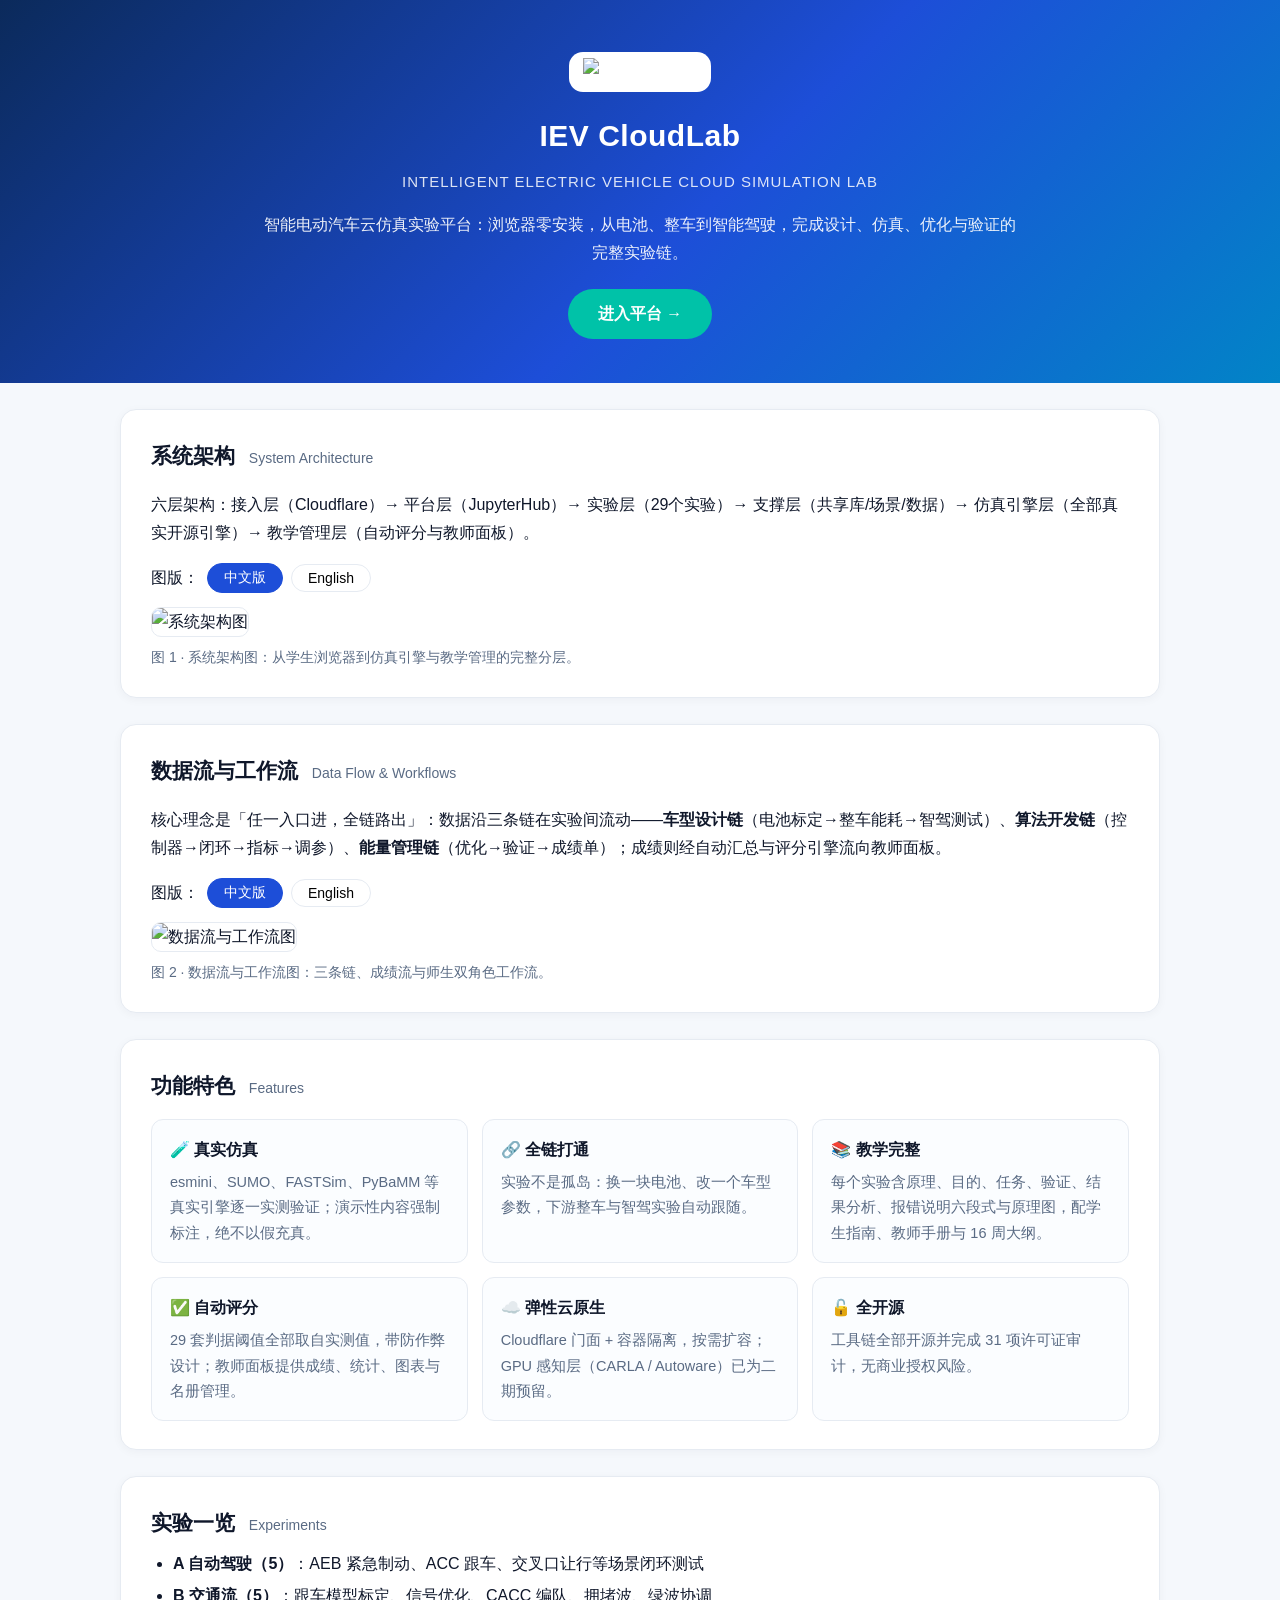
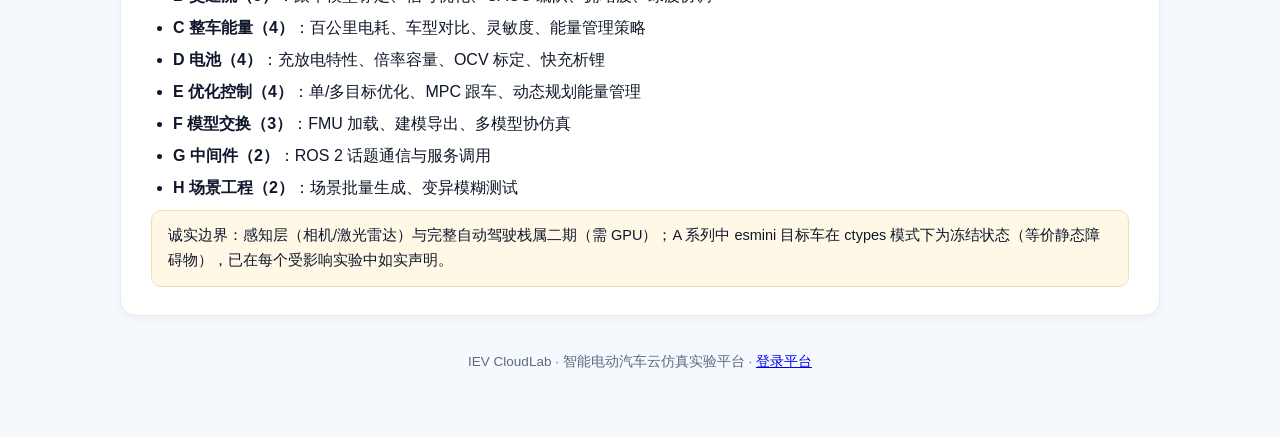
==== docs/system-intro.html @ 7affb001 "docs: 系统介绍网页" ====
<!DOCTYPE html>
<html lang="zh-CN">
<head>
<meta charset="utf-8">
<meta name="viewport" content="width=device-width, initial-scale=1">
<title>系统介绍 · IEV CloudLab 智能电动汽车云仿真实验平台</title>
<meta name="description" content="IEV CloudLab 系统架构、数据流与功能特色介绍">
<style>
  :root{--blue:#1D4ED8;--cyan:#0284C7;--teal:#0D9488;--ink:#0F172A;--sub:#5a6b84;--line:#e6ebf2;--bg:#f5f8fc}
  *{box-sizing:border-box}
  body{margin:0;font-family:-apple-system,"PingFang SC","Microsoft YaHei","Noto Sans CJK SC",sans-serif;color:var(--ink);background:var(--bg);line-height:1.75}
  .wrap{max-width:1080px;margin:0 auto;padding:0 20px 64px}
  header{background:linear-gradient(135deg,#0b2a5b,#1D4ED8 55%,#0284C7);color:#fff;padding:52px 20px 44px;text-align:center}
  header img{height:64px;background:#fff;border-radius:14px;padding:6px 14px}
  header h1{margin:18px 0 6px;font-size:30px;letter-spacing:.5px}
  header .en{opacity:.85;font-size:15px;letter-spacing:1px}
  header p{max-width:760px;margin:16px auto 0;opacity:.92;font-size:16px}
  .cta{display:inline-block;margin-top:22px;background:#00c2a8;color:#fff;padding:11px 30px;border-radius:999px;text-decoration:none;font-weight:600}
  .cta:hover{background:#00a892}
  section{background:#fff;border:1px solid var(--line);border-radius:16px;padding:28px 30px;margin-top:26px;box-shadow:0 2px 10px rgba(15,23,42,.04)}
  h2{margin:0 0 6px;font-size:21px}
  h2 .en{color:var(--sub);font-size:14px;font-weight:400;margin-left:8px}
  .figbar{display:flex;gap:8px;align-items:center;margin:10px 0 14px}
  .figbar button{border:1px solid var(--line);background:#fff;border-radius:999px;padding:5px 16px;cursor:pointer;font-size:14px}
  .figbar button.on{background:var(--blue);color:#fff;border-color:var(--blue)}
  figure{margin:0}
  figure img{width:100%;border:1px solid var(--line);border-radius:10px}
  figcaption{color:var(--sub);font-size:14px;margin-top:8px}
  .cards{display:grid;grid-template-columns:repeat(auto-fit,minmax(300px,1fr));gap:14px;margin-top:14px}
  .card{border:1px solid var(--line);border-radius:12px;padding:16px 18px;background:#fbfdff}
  .card h3{margin:0 0 6px;font-size:16px}
  .card p{margin:0;color:var(--sub);font-size:14.5px}
  ul{margin:8px 0;padding-left:22px}
  li{margin:4px 0}
  .note{background:#fff8e6;border:1px solid #f2dfae;border-radius:10px;padding:12px 16px;font-size:14.5px}
  footer{text-align:center;color:var(--sub);font-size:13.5px;margin-top:34px}
  @media (max-width:640px){header h1{font-size:24px}section{padding:20px}}
</style>
</head>
<body>
<header>
  <img src="/hub/assets/logo-mark.png" alt="IEV CloudLab">
  <h1>IEV CloudLab</h1>
  <div class="en">INTELLIGENT ELECTRIC VEHICLE CLOUD SIMULATION LAB</div>
  <p>智能电动汽车云仿真实验平台：浏览器零安装，从电池、整车到智能驾驶，完成设计、仿真、优化与验证的完整实验链。</p>
  <a class="cta" href="/hub/login">进入平台 →</a>
</header>

<div class="wrap">

<section>
  <h2>系统架构 <span class="en">System Architecture</span></h2>
  <p>六层架构：接入层（Cloudflare）→ 平台层（JupyterHub）→ 实验层（29个实验）→ 支撑层（共享库/场景/数据）→ 仿真引擎层（全部真实开源引擎）→ 教学管理层（自动评分与教师面板）。</p>
  <div class="figbar">
    <span>图版：</span>
    <button class="on" onclick="setFig('arch','cn',this)">中文版</button>
    <button onclick="setFig('arch','en',this)">English</button>
  </div>
  <figure>
    <img id="fig-arch" src="/hub/assets/fig1_architecture_cn.png" alt="系统架构图">
    <figcaption>图 1 · 系统架构图：从学生浏览器到仿真引擎与教学管理的完整分层。</figcaption>
  </figure>
</section>

<section>
  <h2>数据流与工作流 <span class="en">Data Flow &amp; Workflows</span></h2>
  <p>核心理念是「任一入口进，全链路出」：数据沿三条链在实验间流动——<b>车型设计链</b>（电池标定→整车能耗→智驾测试）、<b>算法开发链</b>（控制器→闭环→指标→调参）、<b>能量管理链</b>（优化→验证→成绩单）；成绩则经自动汇总与评分引擎流向教师面板。</p>
  <div class="figbar">
    <span>图版：</span>
    <button class="on" onclick="setFig('flow','cn',this)">中文版</button>
    <button onclick="setFig('flow','en',this)">English</button>
  </div>
  <figure>
    <img id="fig-flow" src="/hub/assets/fig2_dataflow_cn.png" alt="数据流与工作流图">
    <figcaption>图 2 · 数据流与工作流图：三条链、成绩流与师生双角色工作流。</figcaption>
  </figure>
</section>

<section>
  <h2>功能特色 <span class="en">Features</span></h2>
  <div class="cards">
    <div class="card"><h3>🧪 真实仿真</h3><p>esmini、SUMO、FASTSim、PyBaMM 等真实引擎逐一实测验证；演示性内容强制标注，绝不以假充真。</p></div>
    <div class="card"><h3>🔗 全链打通</h3><p>实验不是孤岛：换一块电池、改一个车型参数，下游整车与智驾实验自动跟随。</p></div>
    <div class="card"><h3>📚 教学完整</h3><p>每个实验含原理、目的、任务、验证、结果分析、报错说明六段式与原理图，配学生指南、教师手册与 16 周大纲。</p></div>
    <div class="card"><h3>✅ 自动评分</h3><p>29 套判据阈值全部取自实测值，带防作弊设计；教师面板提供成绩、统计、图表与名册管理。</p></div>
    <div class="card"><h3>☁️ 弹性云原生</h3><p>Cloudflare 门面 + 容器隔离，按需扩容；GPU 感知层（CARLA / Autoware）已为二期预留。</p></div>
    <div class="card"><h3>🔓 全开源</h3><p>工具链全部开源并完成 31 项许可证审计，无商业授权风险。</p></div>
  </div>
</section>

<section>
  <h2>实验一览 <span class="en">Experiments</span></h2>
  <ul>
    <li><b>A 自动驾驶（5）</b>：AEB 紧急制动、ACC 跟车、交叉口让行等场景闭环测试</li>
    <li><b>B 交通流（5）</b>：跟车模型标定、信号优化、CACC 编队、拥堵波、绿波协调</li>
    <li><b>C 整车能量（4）</b>：百公里电耗、车型对比、灵敏度、能量管理策略</li>
    <li><b>D 电池（4）</b>：充放电特性、倍率容量、OCV 标定、快充析锂</li>
    <li><b>E 优化控制（4）</b>：单/多目标优化、MPC 跟车、动态规划能量管理</li>
    <li><b>F 模型交换（3）</b>：FMU 加载、建模导出、多模型协仿真</li>
    <li><b>G 中间件（2）</b>：ROS 2 话题通信与服务调用</li>
    <li><b>H 场景工程（2）</b>：场景批量生成、变异模糊测试</li>
  </ul>
  <div class="note">诚实边界：感知层（相机/激光雷达）与完整自动驾驶栈属二期（需 GPU）；A 系列中 esmini 目标车在 ctypes 模式下为冻结状态（等价静态障碍物），已在每个受影响实验中如实声明。</div>
</section>

<footer>IEV CloudLab · 智能电动汽车云仿真实验平台 · <a href="/hub/login">登录平台</a></footer>
</div>

<script>
function setFig(which, lang, btn){
  var src = which === 'arch'
    ? '/hub/assets/fig1_architecture' + (lang === 'cn' ? '_cn' : '') + '.png'
    : '/hub/assets/fig2_dataflow' + (lang === 'cn' ? '_cn' : '') + '.png';
  document.getElementById('fig-' + which).src = src;
  var bar = btn.parentElement;
  for (var i = 0; i < bar.children.length; i++) {
    if (bar.children[i].tagName === 'BUTTON') bar.children[i].classList.remove('on');
  }
  btn.classList.add('on');
}
</script>
</body>
</html>
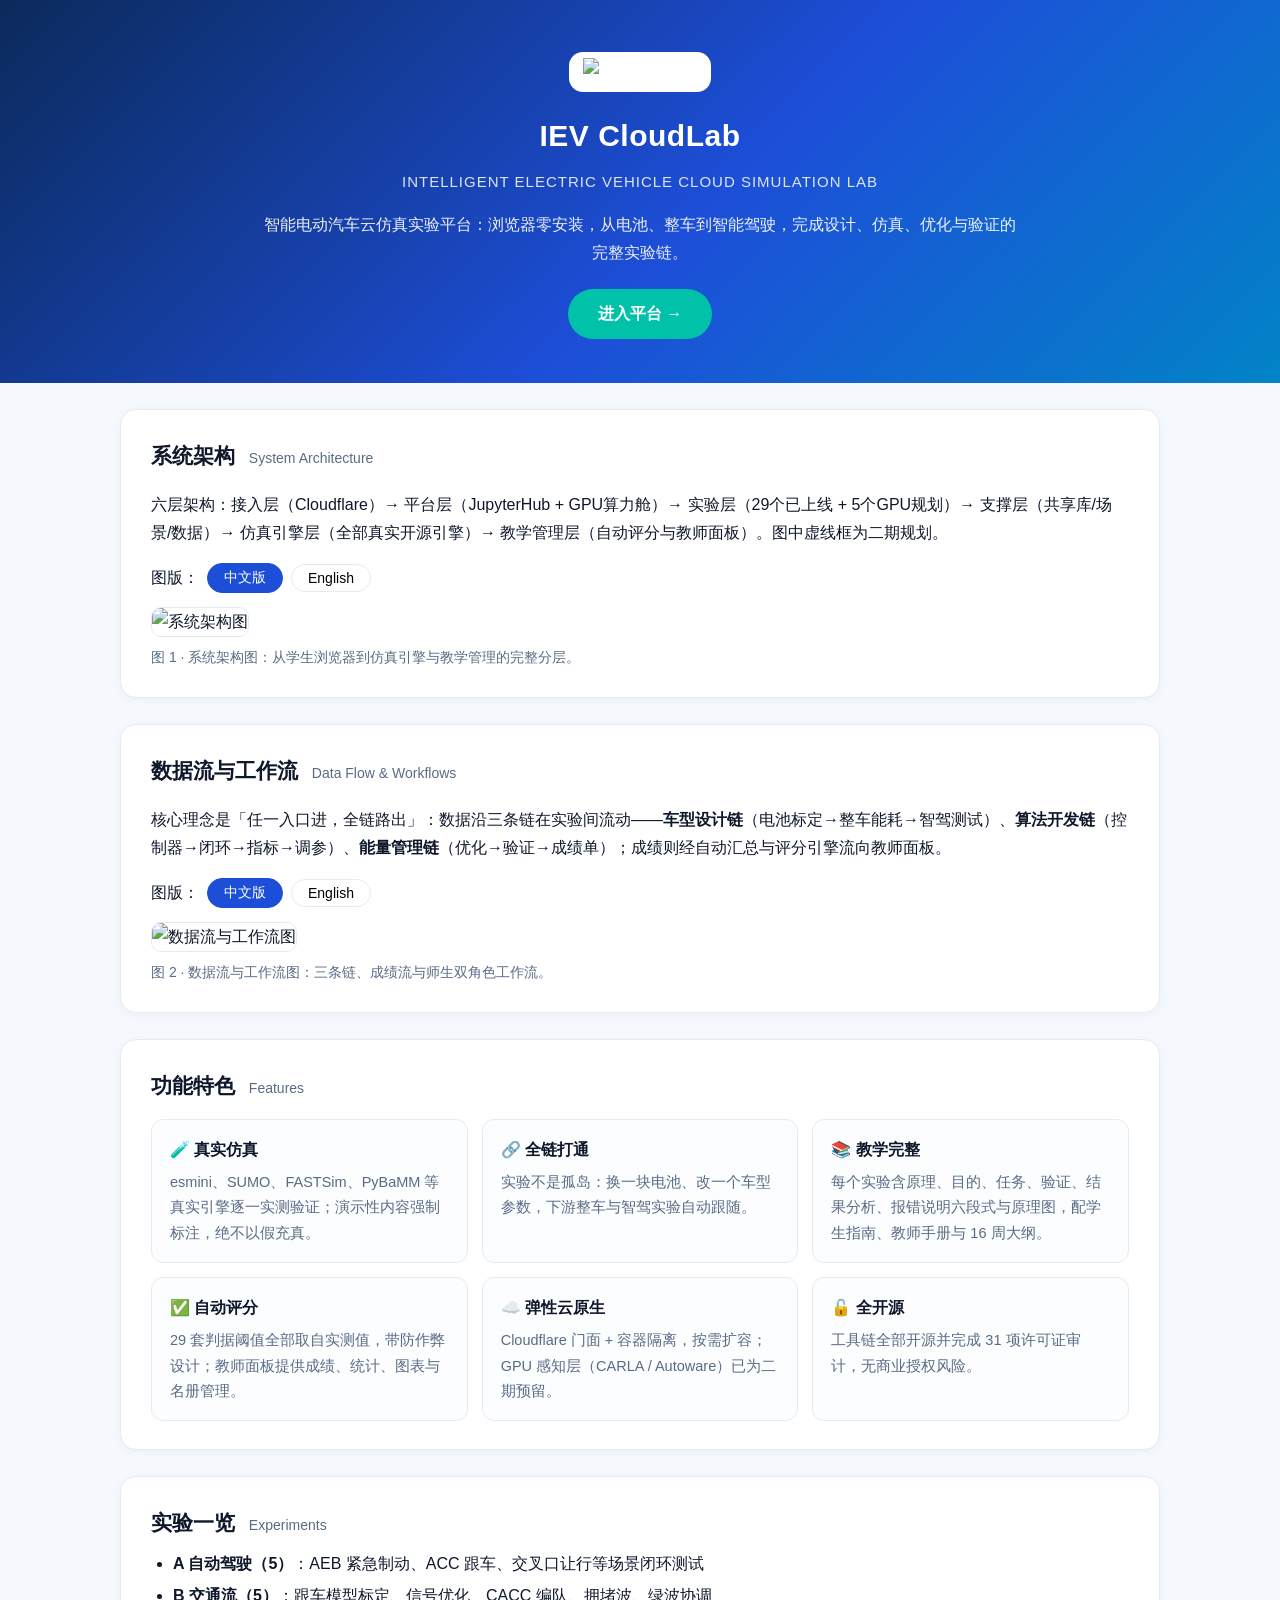
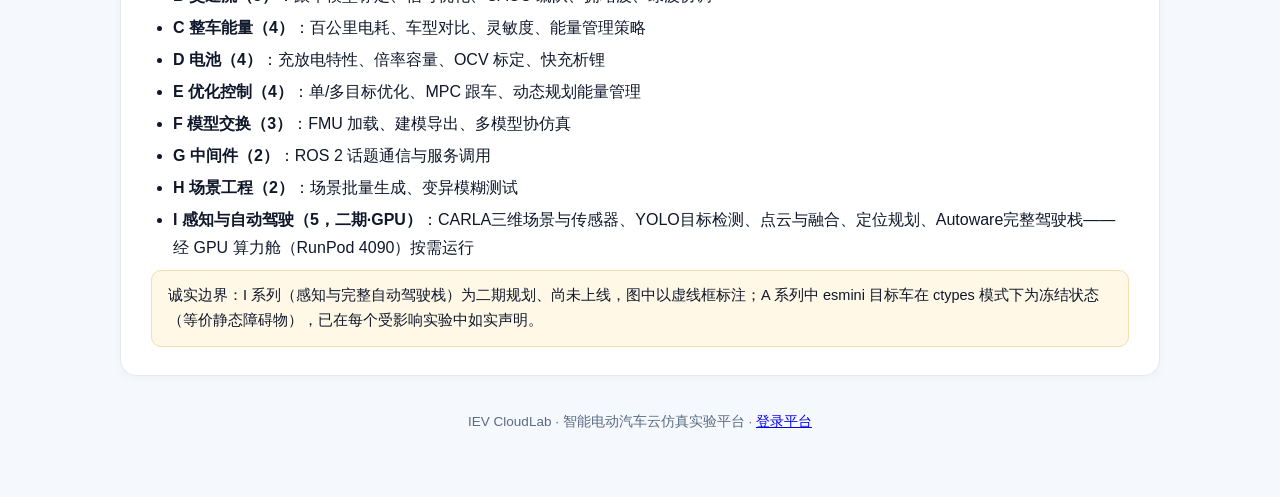
==== commit 285d4459: "docs: 介绍页更新I系列" ====
--- a/docs/system-intro.html
+++ b/docs/system-intro.html
@@ -50,7 +50,7 @@
 
 <section>
   <h2>系统架构 <span class="en">System Architecture</span></h2>
-  <p>六层架构：接入层（Cloudflare）→ 平台层（JupyterHub）→ 实验层（29个实验）→ 支撑层（共享库/场景/数据）→ 仿真引擎层（全部真实开源引擎）→ 教学管理层（自动评分与教师面板）。</p>
+  <p>六层架构：接入层（Cloudflare）→ 平台层（JupyterHub + GPU算力舱）→ 实验层（29个已上线 + 5个GPU规划）→ 支撑层（共享库/场景/数据）→ 仿真引擎层（全部真实开源引擎）→ 教学管理层（自动评分与教师面板）。图中虚线框为二期规划。</p>
   <div class="figbar">
     <span>图版：</span>
     <button class="on" onclick="setFig('arch','cn',this)">中文版</button>
@@ -99,8 +99,9 @@
     <li><b>F 模型交换（3）</b>：FMU 加载、建模导出、多模型协仿真</li>
     <li><b>G 中间件（2）</b>：ROS 2 话题通信与服务调用</li>
     <li><b>H 场景工程（2）</b>：场景批量生成、变异模糊测试</li>
+    <li><b>I 感知与自动驾驶（5，二期·GPU）</b>：CARLA三维场景与传感器、YOLO目标检测、点云与融合、定位规划、Autoware完整驾驶栈——经 GPU 算力舱（RunPod 4090）按需运行</li>
   </ul>
-  <div class="note">诚实边界：感知层（相机/激光雷达）与完整自动驾驶栈属二期（需 GPU）；A 系列中 esmini 目标车在 ctypes 模式下为冻结状态（等价静态障碍物），已在每个受影响实验中如实声明。</div>
+  <div class="note">诚实边界：I 系列（感知与完整自动驾驶栈）为二期规划、尚未上线，图中以虚线框标注；A 系列中 esmini 目标车在 ctypes 模式下为冻结状态（等价静态障碍物），已在每个受影响实验中如实声明。</div>
 </section>
 
 <footer>IEV CloudLab · 智能电动汽车云仿真实验平台 · <a href="/hub/login">登录平台</a></footer>
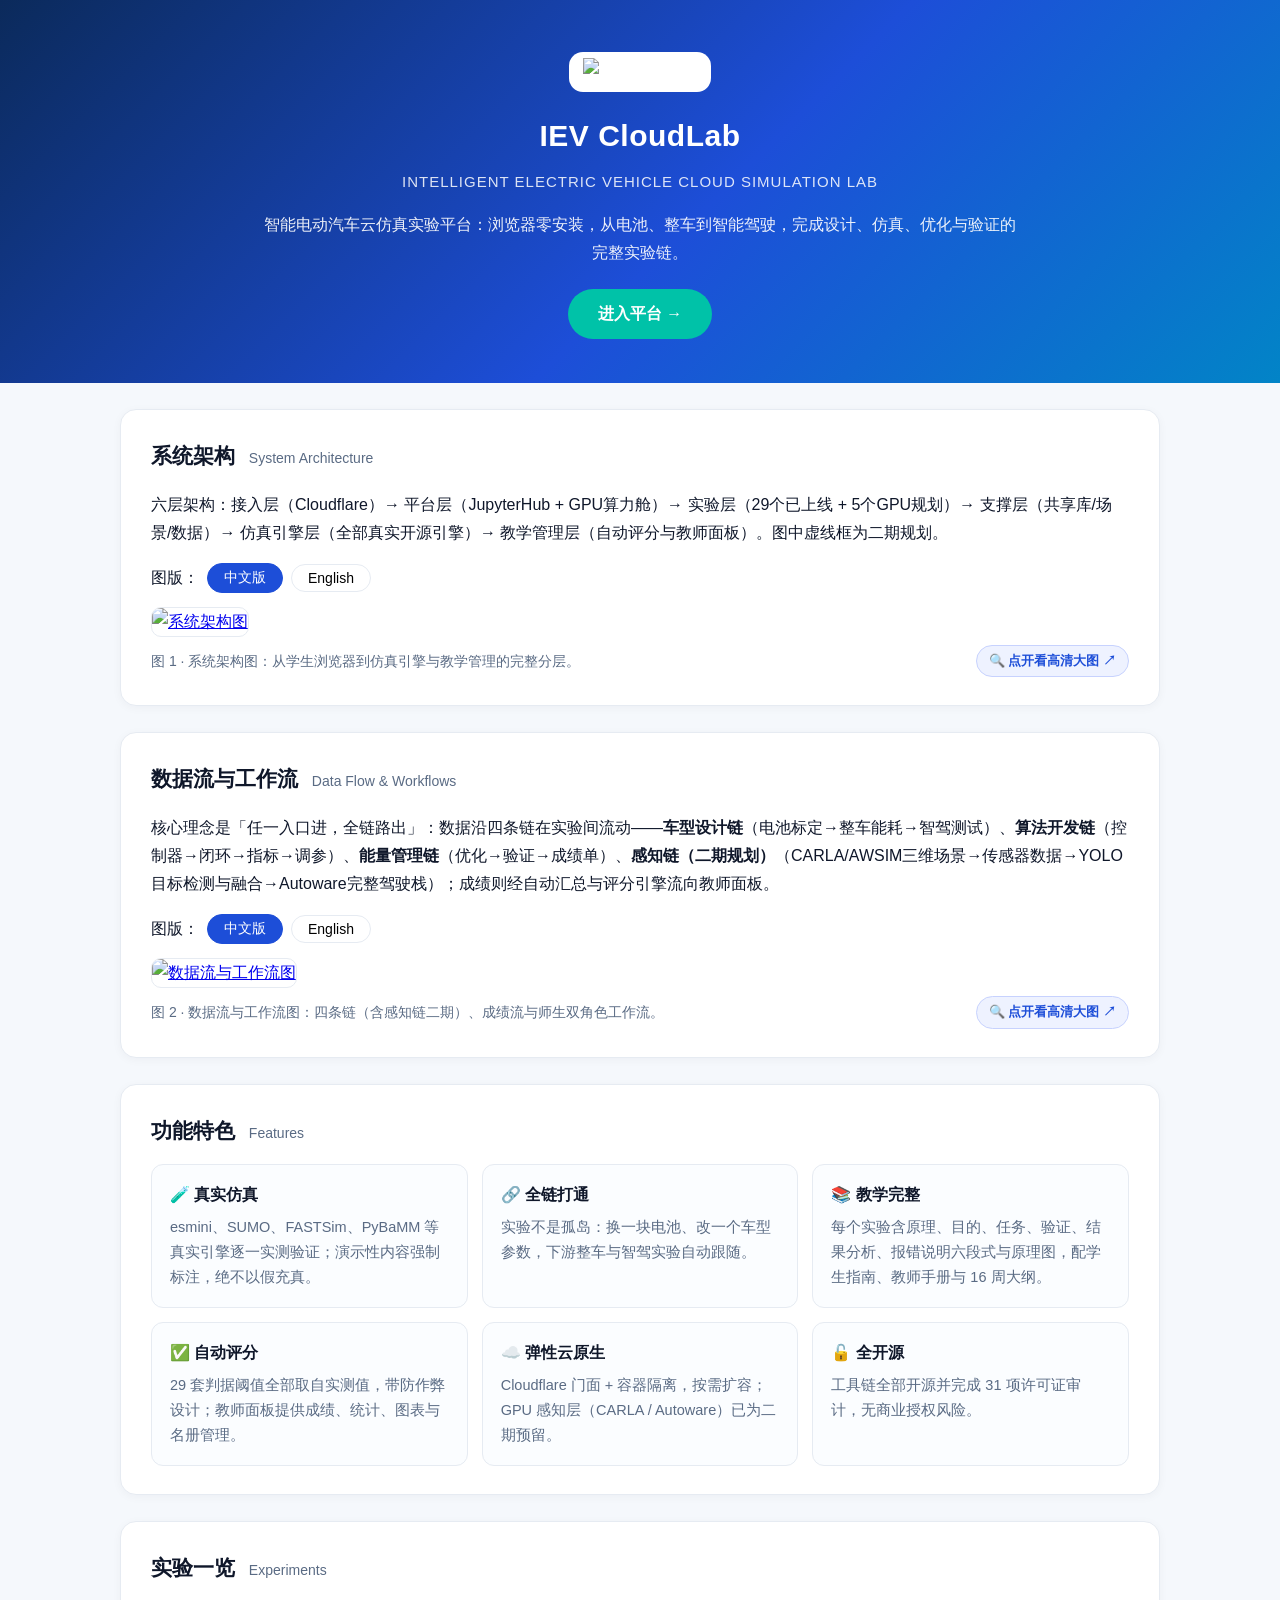
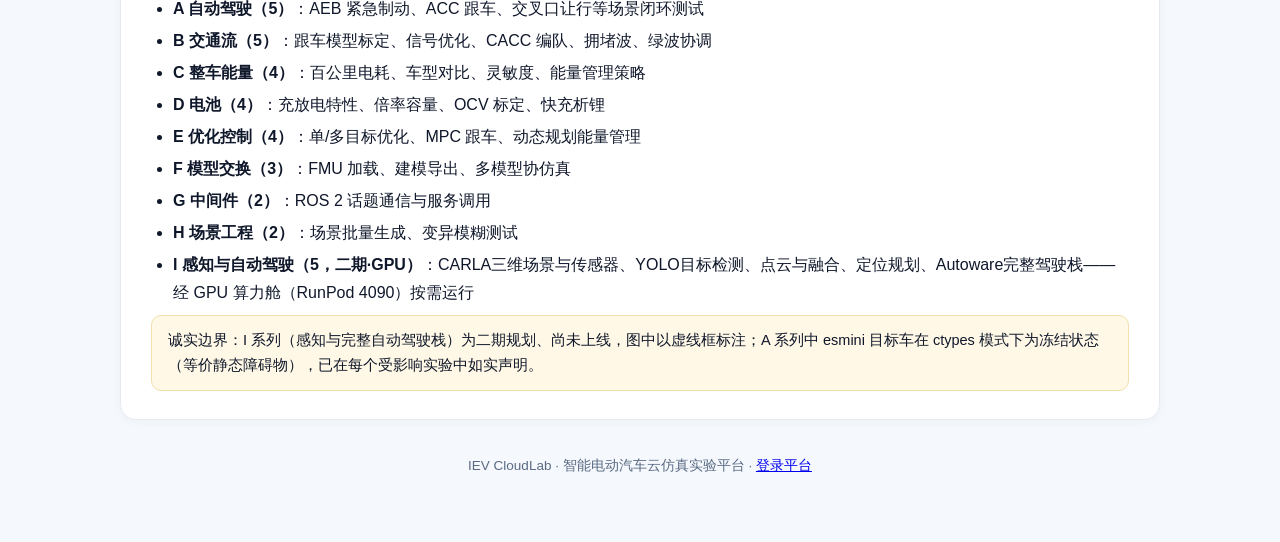
==== commit 94ab7481: "fix(ui): resolve JS escaping error on lang toggle, update 4-chain copy & zoom in intro, unify platfo" ====
--- a/docs/system-intro.html
+++ b/docs/system-intro.html
@@ -57,22 +57,32 @@
     <button onclick="setFig('arch','en',this)">English</button>
   </div>
   <figure>
-    <img id="fig-arch" src="/hub/assets/fig1_architecture_cn.png" alt="系统架构图">
-    <figcaption>图 1 · 系统架构图：从学生浏览器到仿真引擎与教学管理的完整分层。</figcaption>
+    <a id="link-fig-arch" href="/hub/assets/fig1_architecture_cn.png" target="_blank" title="点击查看高清大图">
+      <img id="fig-arch" src="/hub/assets/fig1_architecture_cn.png" alt="系统架构图" style="cursor: zoom-in; transition: transform 0.2s ease;">
+    </a>
+    <div style="display: flex; justify-content: space-between; align-items: center; flex-wrap: wrap; gap: 8px; margin-top: 8px;">
+      <figcaption style="margin-top: 0;">图 1 · 系统架构图：从学生浏览器到仿真引擎与教学管理的完整分层。</figcaption>
+      <a id="zoom-arch-btn" href="/hub/assets/fig1_architecture_cn.png" target="_blank" style="font-size: 13px; font-weight: 600; color: var(--blue); text-decoration: none; padding: 4px 12px; border-radius: 999px; background: #eef2ff; border: 1px solid #c7d2fe; white-space: nowrap;">🔍 点开看高清大图 ↗</a>
+    </div>
   </figure>
 </section>
 
 <section>
   <h2>数据流与工作流 <span class="en">Data Flow &amp; Workflows</span></h2>
-  <p>核心理念是「任一入口进，全链路出」：数据沿三条链在实验间流动——<b>车型设计链</b>（电池标定→整车能耗→智驾测试）、<b>算法开发链</b>（控制器→闭环→指标→调参）、<b>能量管理链</b>（优化→验证→成绩单）；成绩则经自动汇总与评分引擎流向教师面板。</p>
+  <p>核心理念是「任一入口进，全链路出」：数据沿四条链在实验间流动——<b>车型设计链</b>（电池标定→整车能耗→智驾测试）、<b>算法开发链</b>（控制器→闭环→指标→调参）、<b>能量管理链</b>（优化→验证→成绩单）、<b>感知链（二期规划）</b>（CARLA/AWSIM三维场景→传感器数据→YOLO目标检测与融合→Autoware完整驾驶栈）；成绩则经自动汇总与评分引擎流向教师面板。</p>
   <div class="figbar">
     <span>图版：</span>
     <button class="on" onclick="setFig('flow','cn',this)">中文版</button>
     <button onclick="setFig('flow','en',this)">English</button>
   </div>
   <figure>
-    <img id="fig-flow" src="/hub/assets/fig2_dataflow_cn.png" alt="数据流与工作流图">
-    <figcaption>图 2 · 数据流与工作流图：三条链、成绩流与师生双角色工作流。</figcaption>
+    <a id="link-fig-flow" href="/hub/assets/fig2_dataflow_cn.png" target="_blank" title="点击查看高清大图">
+      <img id="fig-flow" src="/hub/assets/fig2_dataflow_cn.png" alt="数据流与工作流图" style="cursor: zoom-in; transition: transform 0.2s ease;">
+    </a>
+    <div style="display: flex; justify-content: space-between; align-items: center; flex-wrap: wrap; gap: 8px; margin-top: 8px;">
+      <figcaption style="margin-top: 0;">图 2 · 数据流与工作流图：四条链（含感知链二期）、成绩流与师生双角色工作流。</figcaption>
+      <a id="zoom-flow-btn" href="/hub/assets/fig2_dataflow_cn.png" target="_blank" style="font-size: 13px; font-weight: 600; color: var(--blue); text-decoration: none; padding: 4px 12px; border-radius: 999px; background: #eef2ff; border: 1px solid #c7d2fe; white-space: nowrap;">🔍 点开看高清大图 ↗</a>
+    </div>
   </figure>
 </section>
 
@@ -104,7 +114,7 @@
   <div class="note">诚实边界：I 系列（感知与完整自动驾驶栈）为二期规划、尚未上线，图中以虚线框标注；A 系列中 esmini 目标车在 ctypes 模式下为冻结状态（等价静态障碍物），已在每个受影响实验中如实声明。</div>
 </section>
 
-<footer>IEV CloudLab · 智能电动汽车云仿真实验平台 · <a href="/hub/login">登录平台</a></footer>
+<footer>IEV CloudLab · 智能电动汽车云仿真实验平台 · <a href="/hub/login" style="white-space: nowrap;">登录平台</a></footer>
 </div>
 
 <script>
@@ -113,6 +123,10 @@
     ? '/hub/assets/fig1_architecture' + (lang === 'cn' ? '_cn' : '') + '.png'
     : '/hub/assets/fig2_dataflow' + (lang === 'cn' ? '_cn' : '') + '.png';
   document.getElementById('fig-' + which).src = src;
+  var link = document.getElementById('link-fig-' + which);
+  if (link) link.href = src;
+  var zoomBtn = document.getElementById('zoom-' + which + '-btn');
+  if (zoomBtn) zoomBtn.href = src;
   var bar = btn.parentElement;
   for (var i = 0; i < bar.children.length; i++) {
     if (bar.children[i].tagName === 'BUTTON') bar.children[i].classList.remove('on');
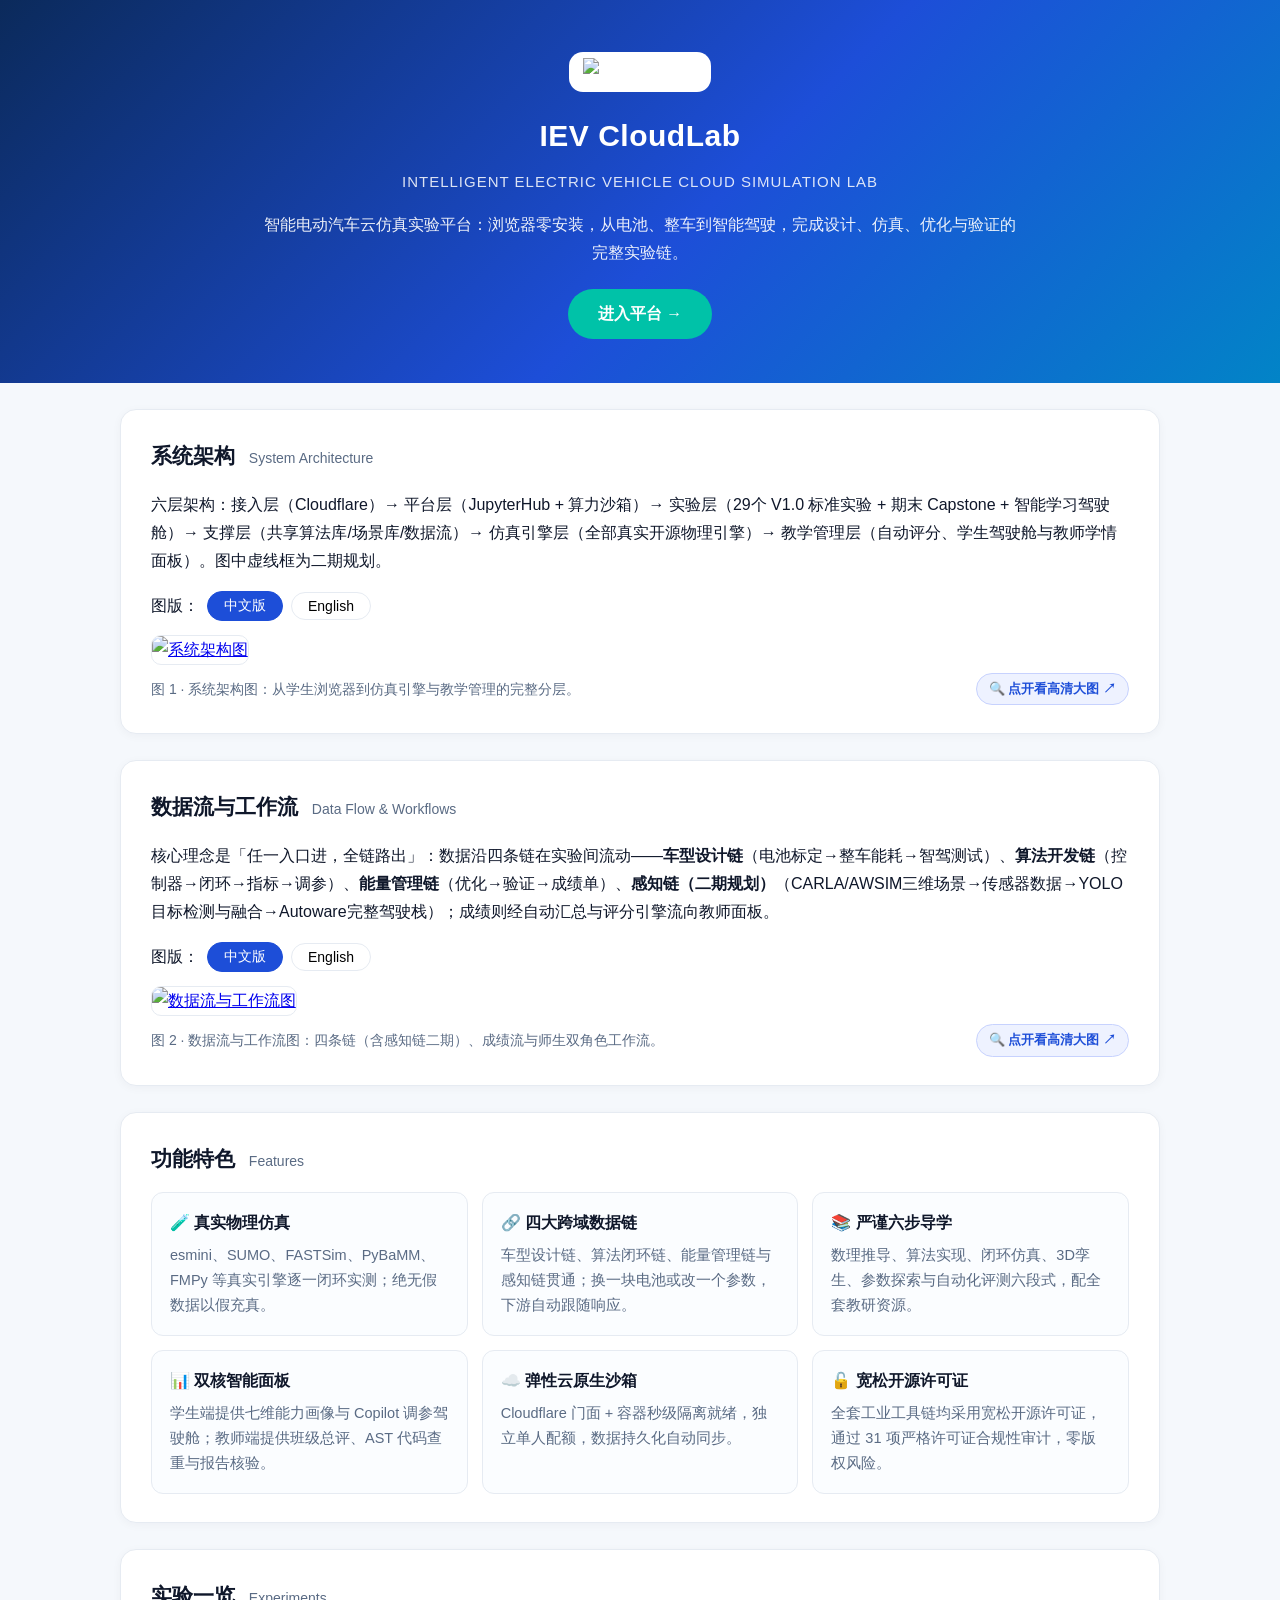
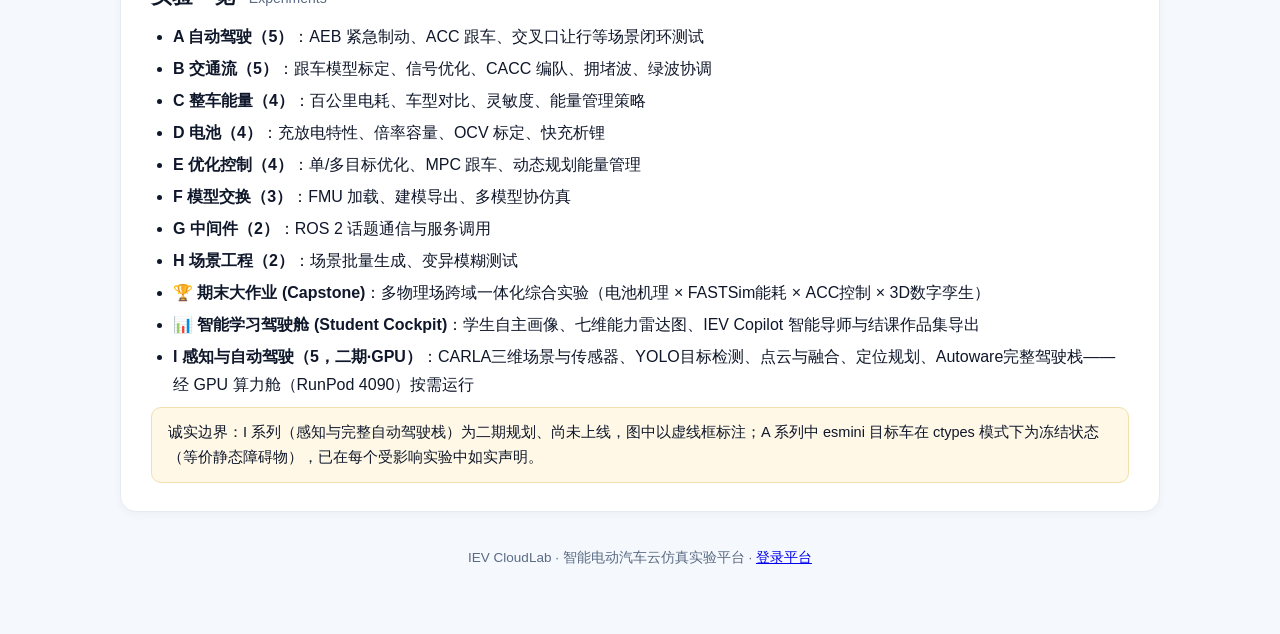
==== commit 661ba03b: "feat(ui): upgrade homepage, login, navbar and intro to v1.0 official standard with dual-core launchp" ====
--- a/docs/system-intro.html
+++ b/docs/system-intro.html
@@ -50,7 +50,7 @@
 
 <section>
   <h2>系统架构 <span class="en">System Architecture</span></h2>
-  <p>六层架构：接入层（Cloudflare）→ 平台层（JupyterHub + GPU算力舱）→ 实验层（29个已上线 + 5个GPU规划）→ 支撑层（共享库/场景/数据）→ 仿真引擎层（全部真实开源引擎）→ 教学管理层（自动评分与教师面板）。图中虚线框为二期规划。</p>
+  <p>六层架构：接入层（Cloudflare）→ 平台层（JupyterHub + 算力沙箱）→ 实验层（29个 V1.0 标准实验 + 期末 Capstone + 智能学习驾驶舱）→ 支撑层（共享算法库/场景库/数据流）→ 仿真引擎层（全部真实开源物理引擎）→ 教学管理层（自动评分、学生驾驶舱与教师学情面板）。图中虚线框为二期规划。</p>
   <div class="figbar">
     <span>图版：</span>
     <button class="on" onclick="setFig('arch','cn',this)">中文版</button>
@@ -89,12 +89,12 @@
 <section>
   <h2>功能特色 <span class="en">Features</span></h2>
   <div class="cards">
-    <div class="card"><h3>🧪 真实仿真</h3><p>esmini、SUMO、FASTSim、PyBaMM 等真实引擎逐一实测验证；演示性内容强制标注，绝不以假充真。</p></div>
-    <div class="card"><h3>🔗 全链打通</h3><p>实验不是孤岛：换一块电池、改一个车型参数，下游整车与智驾实验自动跟随。</p></div>
-    <div class="card"><h3>📚 教学完整</h3><p>每个实验含原理、目的、任务、验证、结果分析、报错说明六段式与原理图，配学生指南、教师手册与 16 周大纲。</p></div>
-    <div class="card"><h3>✅ 自动评分</h3><p>29 套判据阈值全部取自实测值，带防作弊设计；教师面板提供成绩、统计、图表与名册管理。</p></div>
-    <div class="card"><h3>☁️ 弹性云原生</h3><p>Cloudflare 门面 + 容器隔离，按需扩容；GPU 感知层（CARLA / Autoware）已为二期预留。</p></div>
-    <div class="card"><h3>🔓 全开源</h3><p>工具链全部开源并完成 31 项许可证审计，无商业授权风险。</p></div>
+    <div class="card"><h3>🧪 真实物理仿真</h3><p>esmini、SUMO、FASTSim、PyBaMM、FMPy 等真实引擎逐一闭环实测；绝无假数据以假充真。</p></div>
+    <div class="card"><h3>🔗 四大跨域数据链</h3><p>车型设计链、算法闭环链、能量管理链与感知链贯通；换一块电池或改一个参数，下游自动跟随响应。</p></div>
+    <div class="card"><h3>📚 严谨六步导学</h3><p>数理推导、算法实现、闭环仿真、3D孪生、参数探索与自动化评测六段式，配全套教研资源。</p></div>
+    <div class="card"><h3>📊 双核智能面板</h3><p>学生端提供七维能力画像与 Copilot 调参驾驶舱；教师端提供班级总评、AST 代码查重与报告核验。</p></div>
+    <div class="card"><h3>☁️ 弹性云原生沙箱</h3><p>Cloudflare 门面 + 容器秒级隔离就绪，独立单人配额，数据持久化自动同步。</p></div>
+    <div class="card"><h3>🔓 宽松开源许可证</h3><p>全套工业工具链均采用宽松开源许可证，通过 31 项严格许可证合规性审计，零版权风险。</p></div>
   </div>
 </section>
 
@@ -109,6 +109,8 @@
     <li><b>F 模型交换（3）</b>：FMU 加载、建模导出、多模型协仿真</li>
     <li><b>G 中间件（2）</b>：ROS 2 话题通信与服务调用</li>
     <li><b>H 场景工程（2）</b>：场景批量生成、变异模糊测试</li>
+    <li><b>🏆 期末大作业 (Capstone)</b>：多物理场跨域一体化综合实验（电池机理 × FASTSim能耗 × ACC控制 × 3D数字孪生）</li>
+    <li><b>📊 智能学习驾驶舱 (Student Cockpit)</b>：学生自主画像、七维能力雷达图、IEV Copilot 智能导师与结课作品集导出</li>
     <li><b>I 感知与自动驾驶（5，二期·GPU）</b>：CARLA三维场景与传感器、YOLO目标检测、点云与融合、定位规划、Autoware完整驾驶栈——经 GPU 算力舱（RunPod 4090）按需运行</li>
   </ul>
   <div class="note">诚实边界：I 系列（感知与完整自动驾驶栈）为二期规划、尚未上线，图中以虚线框标注；A 系列中 esmini 目标车在 ctypes 模式下为冻结状态（等价静态障碍物），已在每个受影响实验中如实声明。</div>
